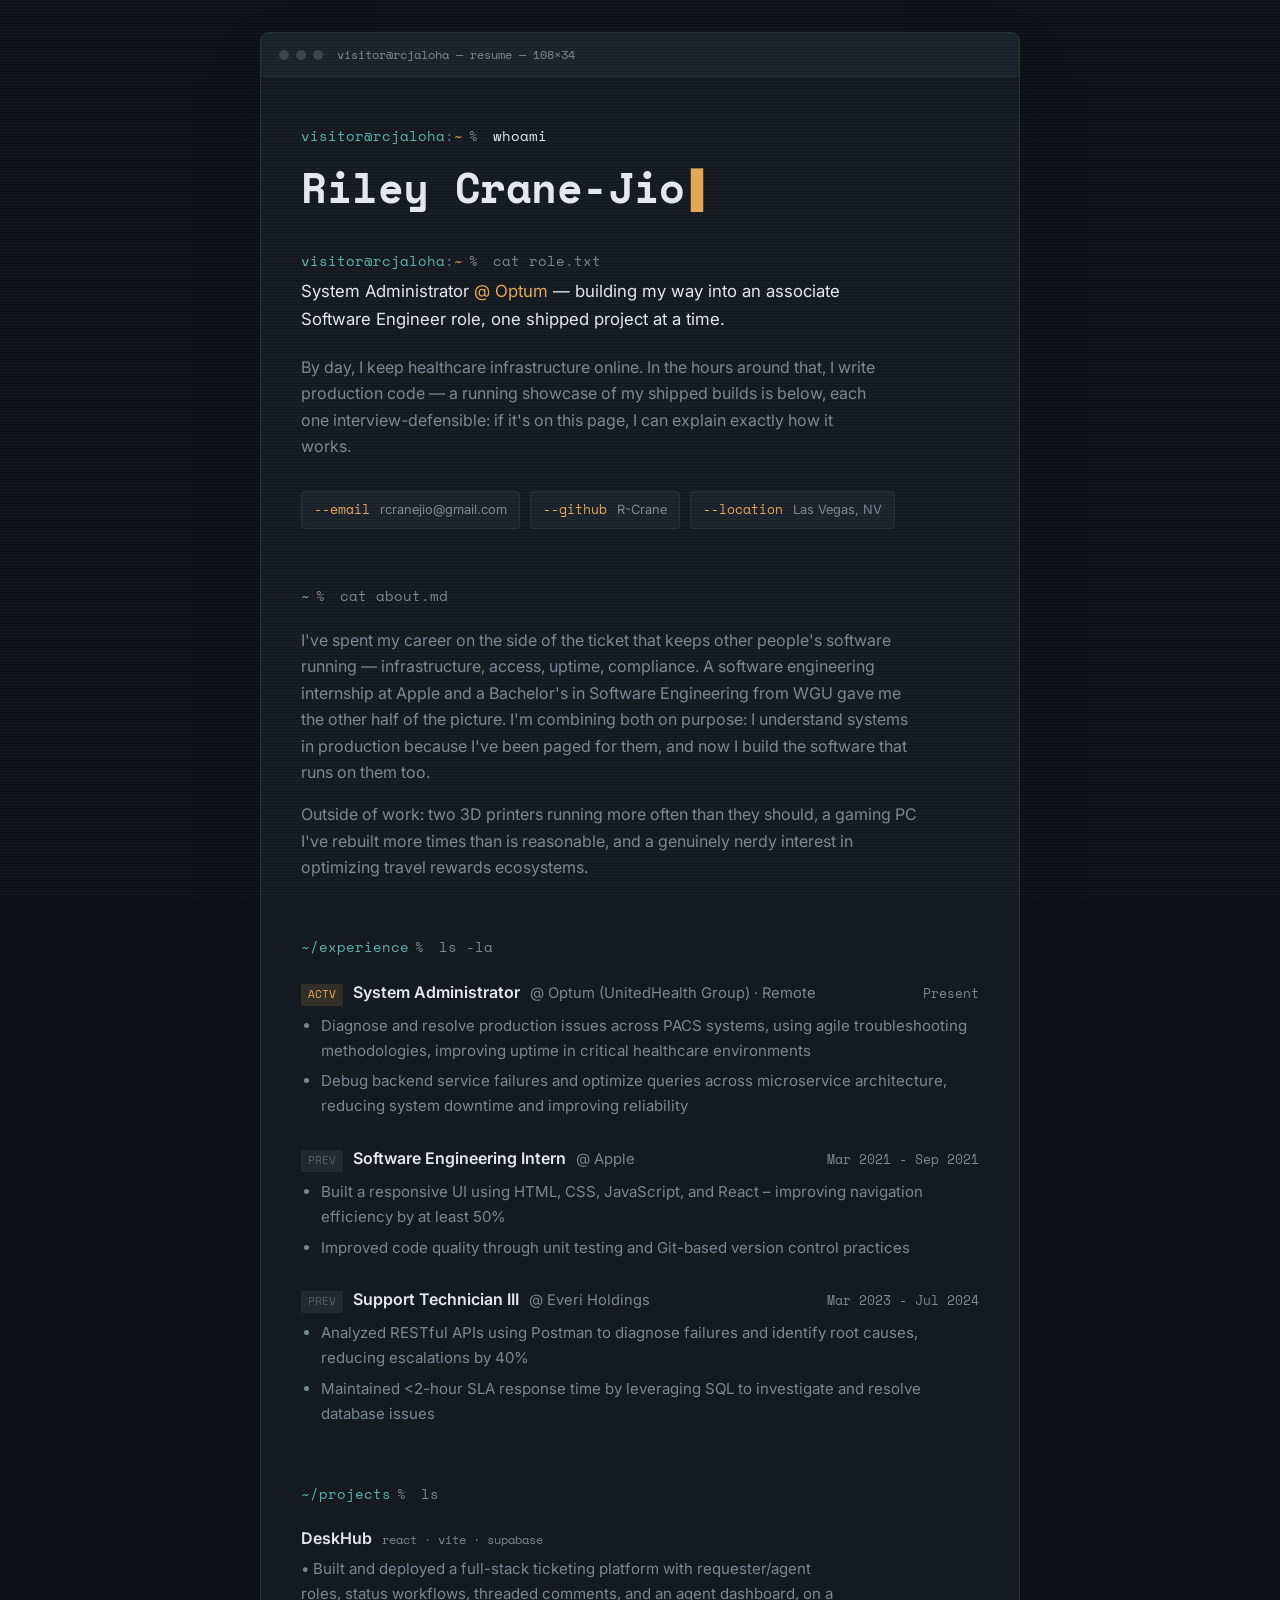
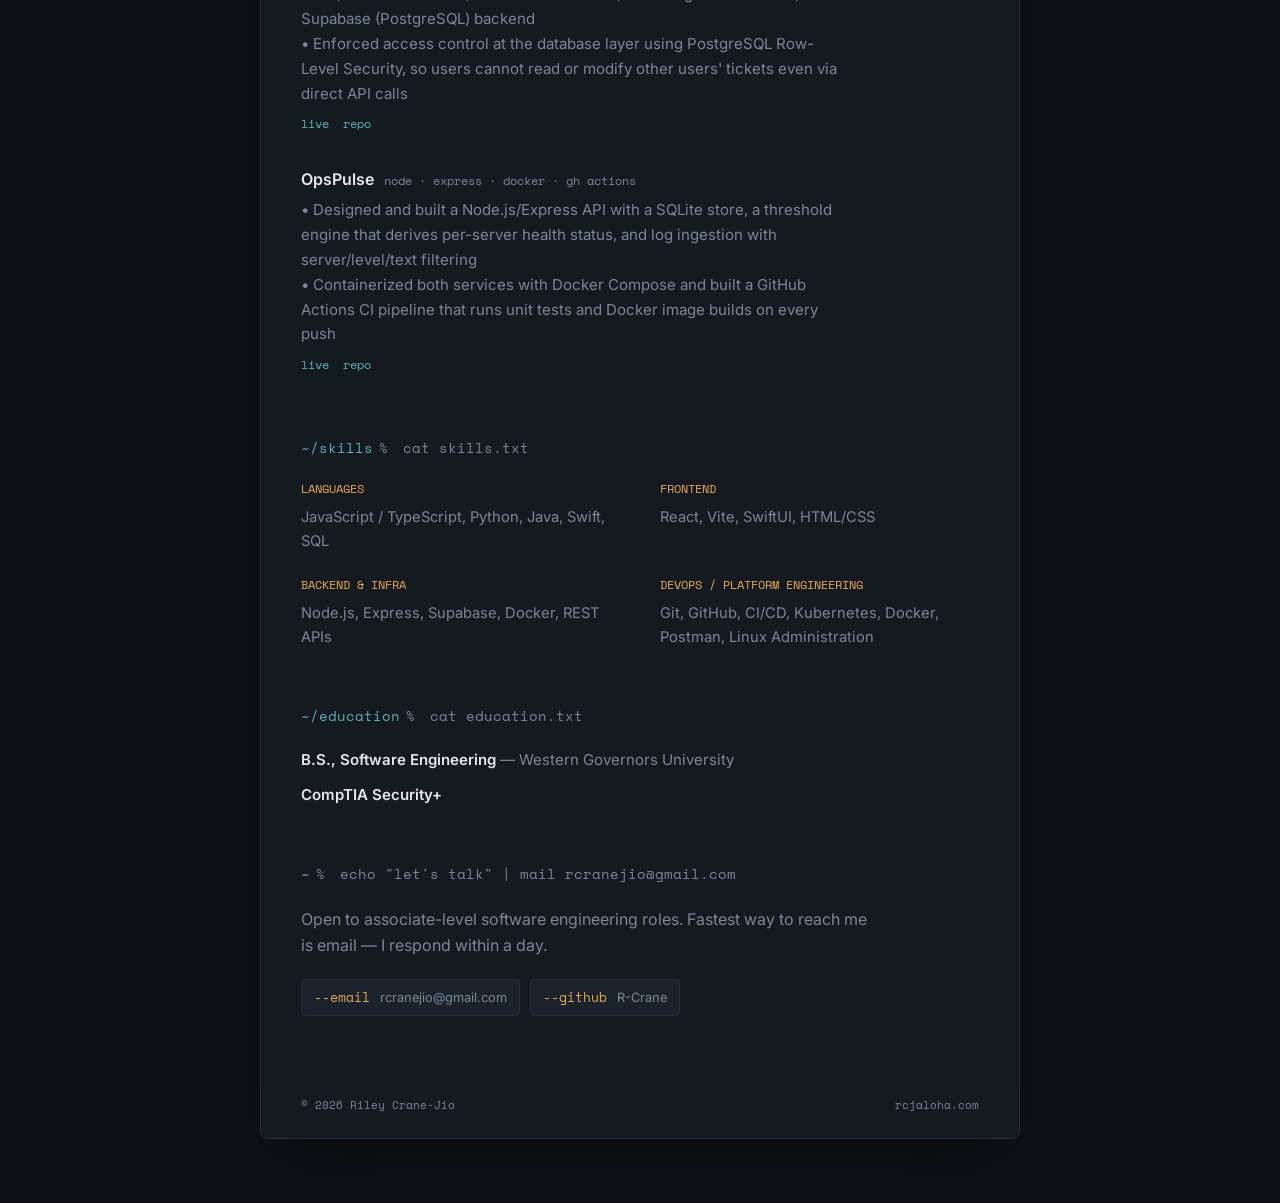
==== index.html @ 1fc03d94 "initial resume site" ====
<!doctype html>
<html lang="en">
<head>
<meta charset="UTF-8" />
<meta name="viewport" content="width=device-width, initial-scale=1.0" />
<title>Riley Crane-Jio — Systems Administrator → Software Engineer</title>
<meta name="description" content="Résumé and background for Riley Crane-Jio — systems administrator moving into software engineering. Optum, Apple, WGU." />

<link rel="preconnect" href="https://fonts.googleapis.com">
<link rel="preconnect" href="https://fonts.gstatic.com" crossorigin>
<link href="https://fonts.googleapis.com/css2?family=Space+Mono:wght@400;700&family=Inter:wght@400;500;600&display=swap" rel="stylesheet">

<link rel="stylesheet" href="styles.css" />
</head>
<body>

<div class="scanline" aria-hidden="true"></div>

<div class="term">

  <!-- window chrome -->
  <div class="term-chrome">
    <div class="term-dots" aria-hidden="true"><span></span><span></span><span></span></div>
    <span class="term-tab mono">visitor@rcjaloha — resume — 108×34</span>
  </div>

  <main class="term-body">

    <!-- ===================== HERO ===================== -->
    <section class="hero" id="top">
      <p class="prompt mono">
        <span class="prompt-user">visitor@rcjaloha</span><span class="prompt-sep">:</span><span class="prompt-path">~</span><span class="prompt-dollar">%</span>
        <span class="prompt-cmd" id="whoami-cmd"></span>
      </p>
      <h1 class="output-name" id="whoami-out"></h1>

      <p class="prompt mono">
        <span class="prompt-user">visitor@rcjaloha</span><span class="prompt-sep">:</span><span class="prompt-path">~</span><span class="prompt-dollar">%</span>
        cat role.txt
      </p>
      <p class="output-role">
        System Administrator <span class="accent">@ Optum</span> — building my way into
        an associate Software Engineer role, one shipped project at a time.
      </p>

      <p class="hero-pitch">
        By day, I keep healthcare infrastructure online. In the hours around that,
        I write production code — a running showcase of my shipped builds is below,
        each one interview-defensible: if it's on this page, I can explain exactly how it works.
      </p>

      <div class="flag-row">
        <a class="flag" href="mailto:rcranejio@gmail.com"><span class="flag-key mono">--email</span> rcranejio@gmail.com</a>
        <a class="flag" href="https://github.com/R-Crane" target="_blank" rel="noopener"><span class="flag-key mono">--github</span> R-Crane</a>
        <a class="flag" href="#" id="linkedin-flag" target="_blank" rel="noopener"><span class="flag-key mono">--linkedin</span> in/rileycranejio</a>
        <span class="flag flag-static"><span class="flag-key mono">--location</span> Las Vegas, NV</span>
      </div>
    </section>

    <!-- ===================== ABOUT ===================== -->
    <section class="block">
      <p class="prompt mono block-prompt">
        <span class="prompt-user">~</span><span class="prompt-dollar">%</span> cat about.md
      </p>
      <div class="block-body">
        <p>
          I've spent my career on the side of the ticket that keeps other people's software
          running — infrastructure, access, uptime, compliance. A software engineering
          internship at Apple and a Bachelor's in Software Engineering from WGU gave me the
          other half of the picture. I'm combining both on purpose: I understand systems in
          production because I've been paged for them, and now I build the software that runs
          on them too.
        </p>
        <p>
          Outside of work: two 3D printers running more often than they should, a gaming PC
          I've rebuilt more times than is reasonable, and a genuinely nerdy interest in
          optimizing travel rewards ecosystems.
        </p>
      </div>
    </section>

    <!-- ===================== EXPERIENCE ===================== -->
    <section class="block">
      <p class="prompt mono block-prompt">
        <span class="prompt-user">~/experience</span><span class="prompt-dollar">%</span> ls -la
      </p>

      <div class="listing" id="experience-list">
        <article class="entry">
          <div class="entry-row">
            <span class="entry-tag mono tag-actv">actv</span>
            <span class="entry-title">System Administrator</span>
            <span class="entry-org">@ Optum (UnitedHealth Group) · Remote</span>
            <span class="entry-date mono">Present</span>
          </div>
          <ul class="entry-bullets">
             <li>Diagnose and resolve production issues across PACS systems, using agile troubleshooting methodologies, improving uptime in
                  critical healthcare environments</li>
              <li>Debug backend service failures and optimize queries across microservice architecture, reducing system downtime and improving
                  reliability</li>
          </ul>
        </article>

        <article class="entry">
          <div class="entry-row">
            <span class="entry-tag mono tag-prev">prev</span>
            <span class="entry-title">Software Engineering Intern</span>
            <span class="entry-org">@ Apple</span>
            <span class="entry-date mono">Mar 2021 - Sep 2021</span>
            <!-- TODO: add dates -->
          </div>
          <ul class="entry-bullets">
            <li>Built a responsive UI using HTML, CSS, JavaScript, and React – improving navigation efficiency by at least 50%</li>
            <li>Improved code quality through unit testing and Git-based version control practices</li>
          </ul>
        </article>

        <article class="entry">
          <div class="entry-row">
            <span class="entry-tag mono tag-prev">prev</span>
            <span class="entry-title"><!-- TODO: exact title -->Support Technician III</span>
            <span class="entry-org">@ Everi Holdings</span>
            <span class="entry-date mono">Mar 2023 - Jul 2024</span>
            <!-- TODO: add dates -->
          </div>
          <ul class="entry-bullets">
            <li>Analyzed RESTful APIs using Postman to diagnose failures and identify root causes, reducing escalations by 40%</li>
            <li>Maintained <2-hour SLA response time by leveraging SQL to investigate and resolve database issues</li>
          </ul>
        </article>
      </div>
    </section>

    <!-- ===================== PROJECTS ===================== -->
    <section class="block">
      <p class="prompt mono block-prompt">
        <span class="prompt-user">~/projects</span><span class="prompt-dollar">%</span> ls
      </p>

      <div class="listing" id="project-list">
        <article class="proj-entry">
          <div class="proj-row">
            <span class="proj-name">DeskHub</span>
            <span class="proj-stack mono">react · vite · supabase</span>
          </div>
          <p class="proj-desc">• Built and deployed a full-stack ticketing platform with requester/agent roles, status workflows, threaded comments, and an agent
                                  dashboard, on a Supabase (PostgreSQL) backend
                                <br>• Enforced access control at the database layer using PostgreSQL Row-Level Security, so users cannot read or modify other users'
                                  tickets even via direct API calls</p>
          <div class="proj-links">
            <a href="https://deskhub-theta.vercel.app" target="_blank" rel="noopener">live</a>
            <a href="https://github.com/R-Crane/deskhub" target="_blank" rel="noopener">repo</a>
            <!-- TODO: replace repo link with exact DeskHub repo URL -->
          </div>
        </article>

        <article class="proj-entry">
          <div class="proj-row">
            <span class="proj-name">OpsPulse</span>
            <span class="proj-stack mono">node · express · docker · gh actions</span>
          </div>
          <p class="proj-desc">• Designed and built a Node.js/Express API with a SQLite store, a threshold engine that derives per-server health status, and log
              ingestion with server/level/text filtering
              <br>• Containerized both services with Docker Compose and built a GitHub Actions CI pipeline that runs unit tests and Docker image
              builds on every push</p>
          <div class="proj-links">
            <!-- TODO: add live URL -->
            <a href="https://opspulse-ebon.vercel.app" target="_blank" rel="noopener">live</a>
            <a href="https://github.com/R-Crane/opspulse" target="_blank" rel="noopener">repo</a>            <!-- TODO: replace repo link with exact OpsPulse repo URL -->
          </div>
        </article>

       <!-- <article class="proj-entry">
          <div class="proj-row">
            <span class="proj-name">CardTracker</span>
            <span class="proj-stack mono">swift · swiftui · swiftdata</span>
          </div>
          <p class="proj-desc">Native iOS app tracking annual fees, renewal dates, and balances across a travel-rewards card portfolio. In progress.</p>
          <div class="proj-links">
            <a href="https://github.com/R-Crane" target="_blank" rel="noopener">repo</a>
             TODO: replace repo link with exact CardTracker repo URL 
          </div>
        </article> -->
      </div> 
    </section>

    <!-- ===================== SKILLS ===================== -->
    <section class="block">
      <p class="prompt mono block-prompt">
        <span class="prompt-user">~/skills</span><span class="prompt-dollar">%</span> cat skills.txt
      </p>

      <div class="skills-grid">
        <div class="skill-group">
          <span class="skill-label mono">languages</span>
          <p class="skill-values">JavaScript / TypeScript, Python, Java, Swift, SQL</p>
        </div>
        <div class="skill-group">
          <span class="skill-label mono">frontend</span>
          <p class="skill-values">React, Vite, SwiftUI, HTML/CSS</p>
        </div>
        <div class="skill-group">
          <span class="skill-label mono">backend &amp; infra</span>
          <p class="skill-values">Node.js, Express, Supabase, Docker, REST APIs</p>
        </div>
        <div class="skill-group">
          <span class="skill-label mono">DevOps / Platform Engineering</span>
          <p class="skill-values">Git, GitHub, CI/CD, Kubernetes, Docker, Postman, Linux Administration</p>
        </div>
      </div>
    </section>

    <!-- ===================== EDUCATION ===================== -->
    <section class="block">
      <p class="prompt mono block-prompt">
        <span class="prompt-user">~/education</span><span class="prompt-dollar">%</span> cat education.txt
      </p>
      <ul class="edu-list">
        <li><span class="edu-title">B.S., Software Engineering</span> — Western Governors University</li>
        <li><span class="edu-title">CompTIA Security+</span></li>
      </ul>
    </section>

    <!-- ===================== CONTACT / FOOTER ===================== -->
    <section class="block contact-block">
      <p class="prompt mono block-prompt">
        <span class="prompt-user">~</span><span class="prompt-dollar">%</span> echo "let's talk" | mail rcranejio@gmail.com
      </p>
      <p class="contact-line">
        Open to associate-level software engineering roles. Fastest way to reach me is email
        — I respond within a day.
      </p>
      <div class="flag-row">
        <a class="flag" href="mailto:rcranejio@gmail.com"><span class="flag-key mono">--email</span> rcranejio@gmail.com</a>
        <a class="flag" href="https://github.com/R-Crane" target="_blank" rel="noopener"><span class="flag-key mono">--github</span> R-Crane</a>
      </div>
    </section>

  </main>

  <div class="term-footer mono">
    <span>© <span id="year"></span> Riley Crane-Jio</span>
    <span>rcjaloha.com</span>
  </div>

</div>

<script src="script.js"></script>
</body>
</html>
---- styles.css ----
/* ============================================================
   TOKENS
   ============================================================ */
:root{
  --bg:          #0E1116;
  --bg-panel:    #151A21;
  --bg-chrome:   #1B222B;
  --text:        #E4E7EB;
  --text-dim:    #7C8794;
  --line:        #262E38;

  --accent:      #E3A857;   /* amber phosphor */
  --accent-dim:  #7A6236;
  --accent-cool: #5FB0B0;   /* cool secondary, used sparingly */
  --tag-prev:    #545E6B;

  --font-mono: 'Space Mono', ui-monospace, SFMono-Regular, Menlo, monospace;
  --font-body: 'Inter', -apple-system, BlinkMacSystemFont, sans-serif;

  --wrap: 760px;
  --radius: 4px;
}

@media (prefers-reduced-motion: reduce){
  *{ animation-duration: 0.001ms !important; animation-iteration-count: 1 !important; transition-duration: 0.001ms !important; }
}

*, *::before, *::after{ box-sizing: border-box; }

body{
  margin: 0;
  background: var(--bg);
  color: var(--text);
  font-family: var(--font-body);
  font-size: 16px;
  line-height: 1.65;
  -webkit-font-smoothing: antialiased;
  padding: 32px 16px 64px;
}

.mono{ font-family: var(--font-mono); }

a{ color: inherit; }

:focus-visible{
  outline: 2px solid var(--accent);
  outline-offset: 2px;
}

/* faint scanline texture, very low opacity — nod to CRT without being kitsch */
.scanline{
  position: fixed;
  inset: 0;
  pointer-events: none;
  z-index: 999;
  opacity: 0.025;
  background: repeating-linear-gradient(
    to bottom,
    #fff 0px,
    #fff 1px,
    transparent 1px,
    transparent 3px
  );
}

/* ============================================================
   TERMINAL WINDOW
   ============================================================ */
.term{
  max-width: var(--wrap);
  margin: 0 auto;
  background: var(--bg-panel);
  border: 1px solid var(--line);
  border-radius: 8px;
  overflow: hidden;
  box-shadow: 0 24px 60px -24px rgba(0,0,0,0.6);
}

.term-chrome{
  display: flex;
  align-items: center;
  gap: 14px;
  padding: 12px 18px;
  background: var(--bg-chrome);
  border-bottom: 1px solid var(--line);
}
.term-dots{ display: flex; gap: 7px; }
.term-dots span{
  width: 10px; height: 10px;
  border-radius: 50%;
  background: #3A4250;
}
.term-tab{
  font-size: 0.72rem;
  color: var(--text-dim);
}

.term-body{ padding: 48px 40px 8px; }

.term-footer{
  display: flex;
  justify-content: space-between;
  padding: 16px 40px 24px;
  font-size: 0.7rem;
  color: var(--text-dim);
}

@media (max-width: 640px){
  .term-body{ padding: 36px 20px 8px; }
  .term-footer{ padding: 14px 20px 20px; }
}

/* ============================================================
   PROMPT LINES
   ============================================================ */
.prompt{
  font-size: 0.85rem;
  color: var(--text-dim);
  margin: 0 0 6px;
}
.prompt-user{ color: var(--accent-cool); }
.prompt-sep{ color: var(--text-dim); }
.prompt-path{ color: var(--accent); }
.prompt-dollar{ color: var(--text-dim); margin: 0 6px; }
.prompt-cmd{ color: var(--text); }

.block-prompt{ margin-bottom: 20px; }

/* blinking cursor after hero name */
.output-name{
  font-family: var(--font-mono);
  font-weight: 700;
  font-size: clamp(1.8rem, 5vw, 2.6rem);
  margin: 4px 0 28px;
  letter-spacing: -0.01em;
}
.output-name::after{
  content: '▌';
  color: var(--accent);
  margin-left: 6px;
  animation: blink 1.1s steps(1) infinite;
}
@keyframes blink{ 50%{ opacity: 0; } }

.output-role{
  font-size: 1.05rem;
  margin: 0 0 20px;
  max-width: 54ch;
}
.accent{ color: var(--accent); }

.hero-pitch{
  color: var(--text-dim);
  max-width: 58ch;
  margin: 0 0 32px;
}

/* ============================================================
   FLAG ROW (contact links styled like CLI flags)
   ============================================================ */
.flag-row{
  display: flex;
  flex-wrap: wrap;
  gap: 10px;
  margin-bottom: 8px;
}
.flag{
  font-size: 0.8rem;
  text-decoration: none;
  color: var(--text-dim);
  background: var(--bg-chrome);
  border: 1px solid var(--line);
  border-radius: var(--radius);
  padding: 7px 12px;
  transition: border-color 150ms, color 150ms;
}
.flag:hover{ border-color: var(--accent-dim); color: var(--text); }
.flag-key{ color: var(--accent); margin-right: 6px; }
.flag-static{ cursor: default; }

/* ============================================================
   SECTIONS / BLOCKS
   ============================================================ */
.hero{ margin-bottom: 56px; }
.block{ margin-bottom: 56px; }
.block-body p{ color: var(--text-dim); margin: 0 0 16px; max-width: 62ch; }
.block-body p:last-child{ margin-bottom: 0; }

/* ============================================================
   EXPERIENCE LISTING
   ============================================================ */
.listing{ display: flex; flex-direction: column; gap: 26px; }
.entry-row{
  display: flex;
  flex-wrap: wrap;
  align-items: baseline;
  gap: 10px;
  margin-bottom: 8px;
}
.entry-tag{
  font-size: 0.68rem;
  padding: 2px 7px;
  border-radius: 2px;
  text-transform: uppercase;
}
.tag-actv{ background: rgba(227,168,87,0.14); color: var(--accent); }
.tag-prev{ background: rgba(124,135,148,0.14); color: var(--tag-prev); }

.entry-title{ font-weight: 600; }
.entry-org{ color: var(--text-dim); font-size: 0.92rem; }
.entry-date{
  margin-left: auto;
  color: var(--text-dim);
  font-size: 0.8rem;
}
.entry-bullets{
  margin: 0;
  padding-left: 20px;
  color: var(--text-dim);
}
.entry-bullets li{ margin-bottom: 6px; font-size: 0.94rem; }
.entry-bullets li:last-child{ margin-bottom: 0; }

/* ============================================================
   PROJECTS LISTING
   ============================================================ */
.proj-entry{ padding-bottom: 4px; }
.proj-row{
  display: flex;
  flex-wrap: wrap;
  align-items: baseline;
  gap: 10px;
  margin-bottom: 6px;
}
.proj-name{ font-weight: 600; }
.proj-stack{ color: var(--text-dim); font-size: 0.76rem; }
.proj-desc{ color: var(--text-dim); margin: 0 0 8px; max-width: 60ch; font-size: 0.94rem; }
.proj-links{ display: flex; gap: 14px; }
.proj-links a{
  font-family: var(--font-mono);
  font-size: 0.78rem;
  text-decoration: none;
  color: var(--accent-cool);
  border-bottom: 1px solid transparent;
}
.proj-links a:hover{ border-color: var(--accent-cool); }

/* ============================================================
   SKILLS
   ============================================================ */
.skills-grid{
  display: grid;
  grid-template-columns: 1fr 1fr;
  gap: 22px 40px;
}
.skill-label{
  display: block;
  font-size: 0.74rem;
  color: var(--accent);
  text-transform: uppercase;
  margin-bottom: 6px;
}
.skill-values{ margin: 0; color: var(--text-dim); font-size: 0.92rem; }

@media (max-width: 560px){
  .skills-grid{ grid-template-columns: 1fr; }
}

/* ============================================================
   EDUCATION
   ============================================================ */
.edu-list{
  list-style: none;
  margin: 0; padding: 0;
  display: flex;
  flex-direction: column;
  gap: 10px;
  color: var(--text-dim);
  font-size: 0.94rem;
}
.edu-title{ color: var(--text); font-weight: 600; }

/* ============================================================
   CONTACT BLOCK
   ============================================================ */
.contact-line{ color: var(--text-dim); max-width: 58ch; margin: 0 0 20px; }
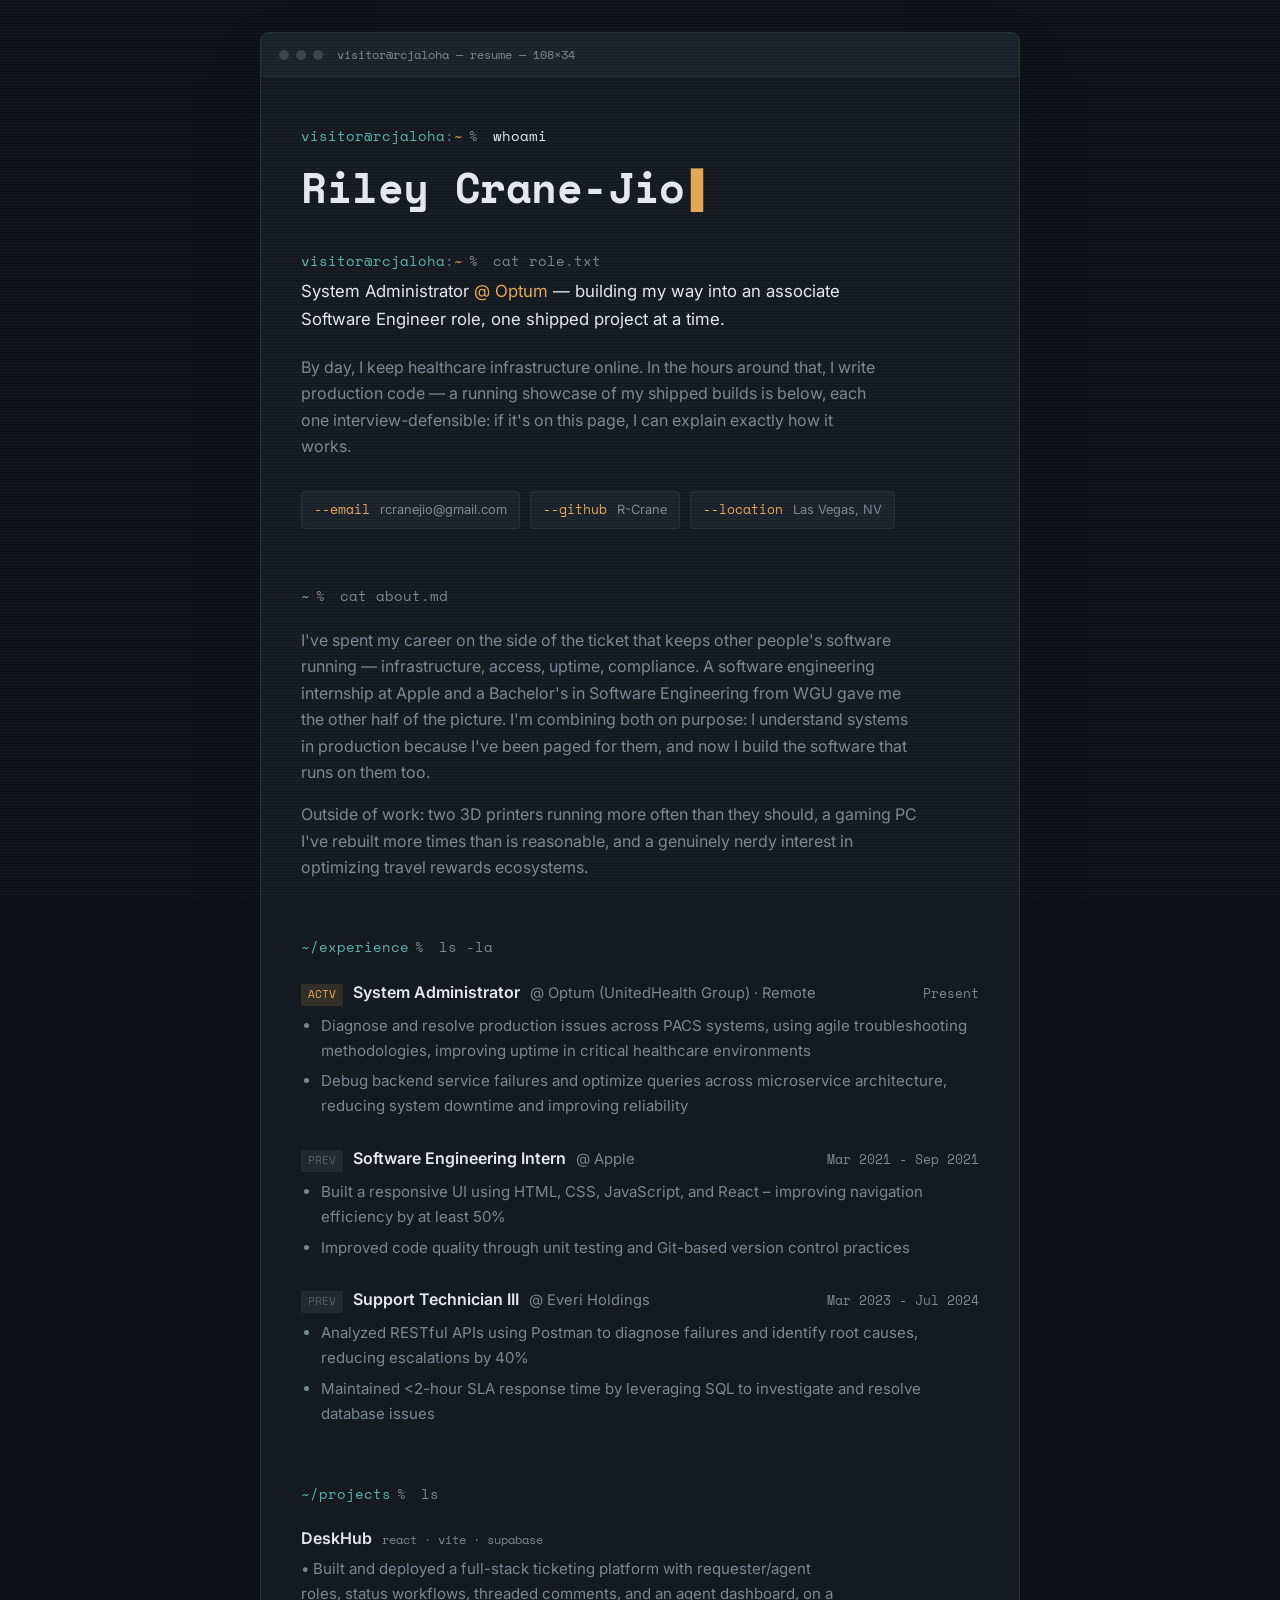
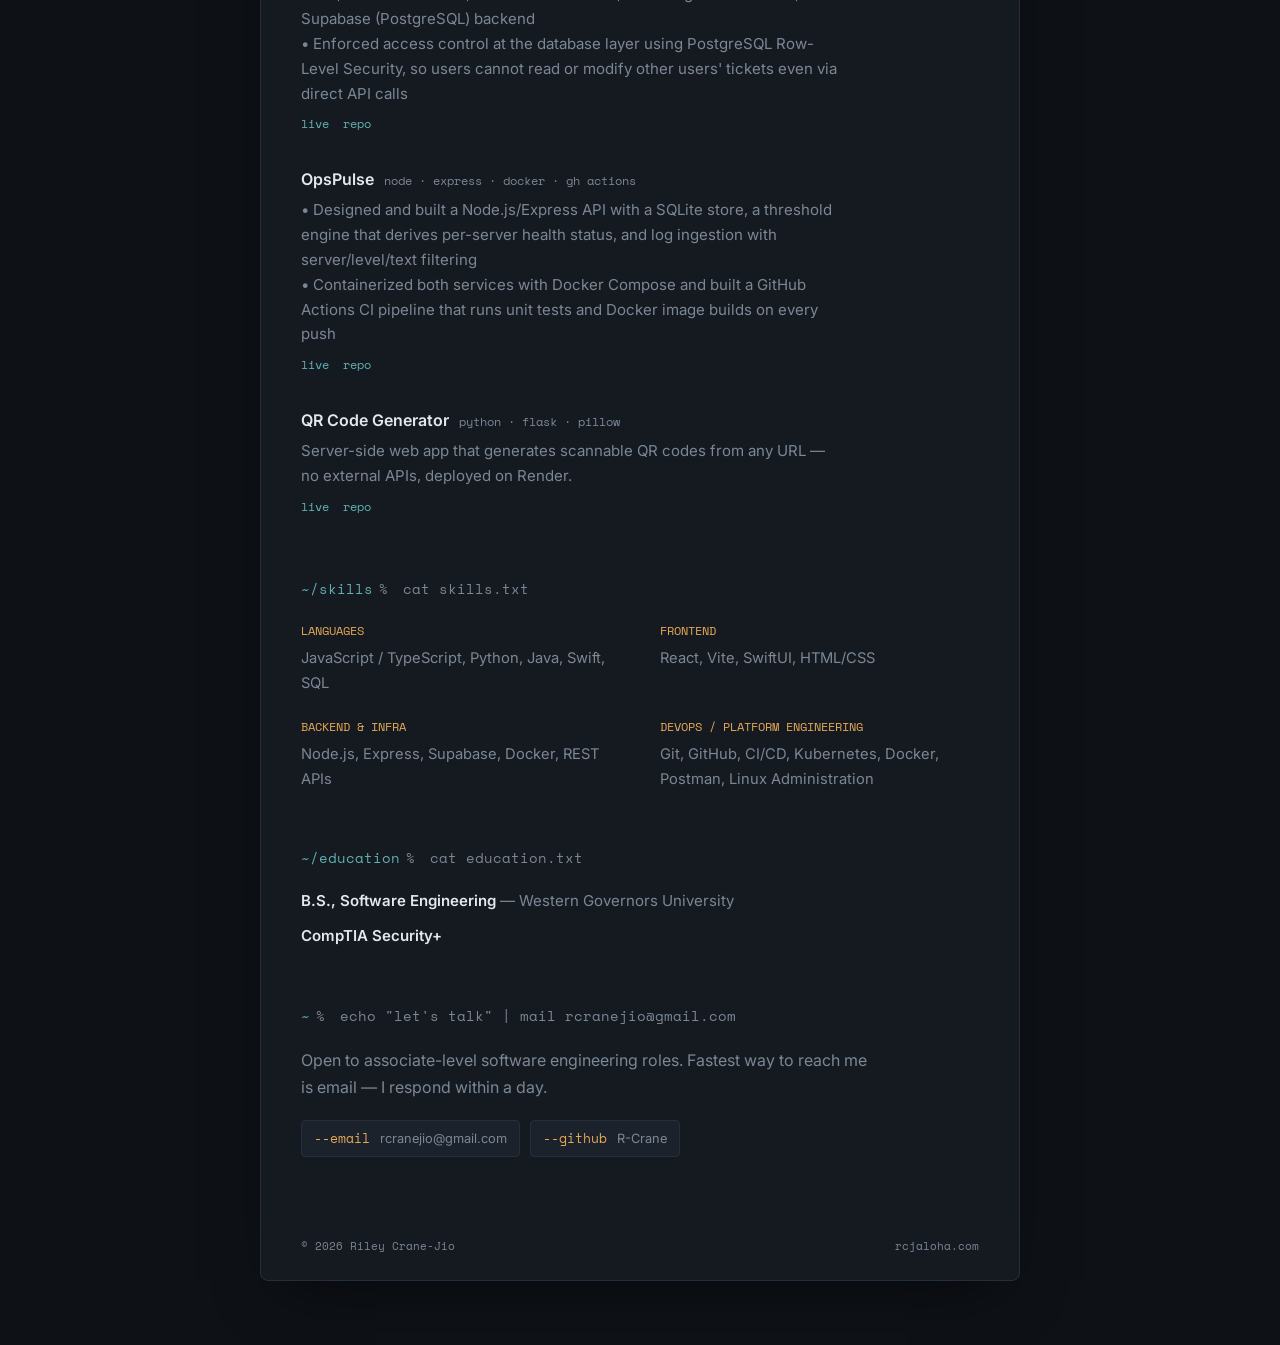
==== commit 54682b69: "Added Python Project" ====
--- a/index.html
+++ b/index.html
@@ -170,6 +170,18 @@
           </div>
         </article>
 
+       <article class="proj-entry">
+    <div class="proj-row">
+    <span class="proj-name">QR Code Generator</span>
+    <span class="proj-stack mono">python · flask · pillow</span>
+  </div>
+  <p class="proj-desc">Server-side web app that generates scannable QR codes from any URL — no external APIs, deployed on Render.</p>
+  <div class="proj-links">
+    <a href="https://qr-code-generator-ge5b.onrender.com" target="_blank" rel="noopener">live</a>
+    <a href="https://github.com/R-Crane/qr-code-generator" target="_blank" rel="noopener">repo</a>
+  </div>
+</article>
+
        <!-- <article class="proj-entry">
           <div class="proj-row">
             <span class="proj-name">CardTracker</span>
